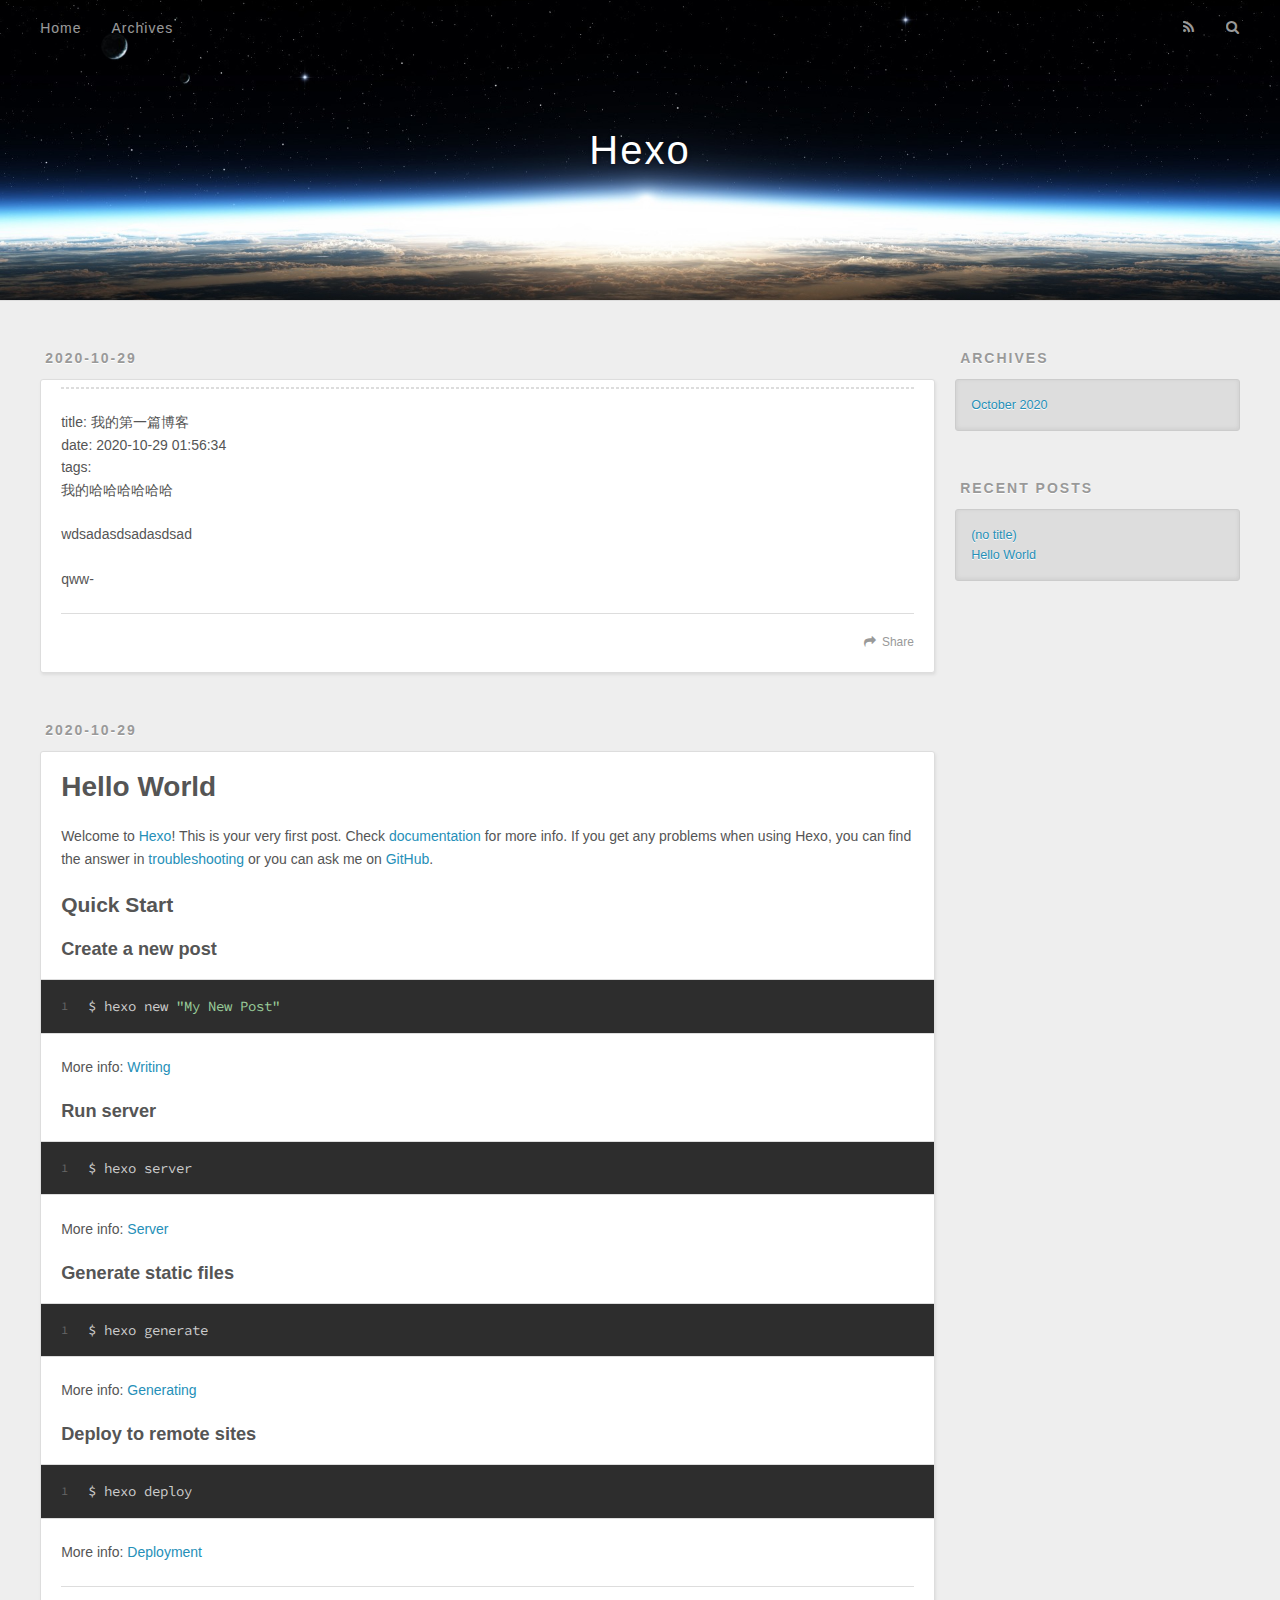
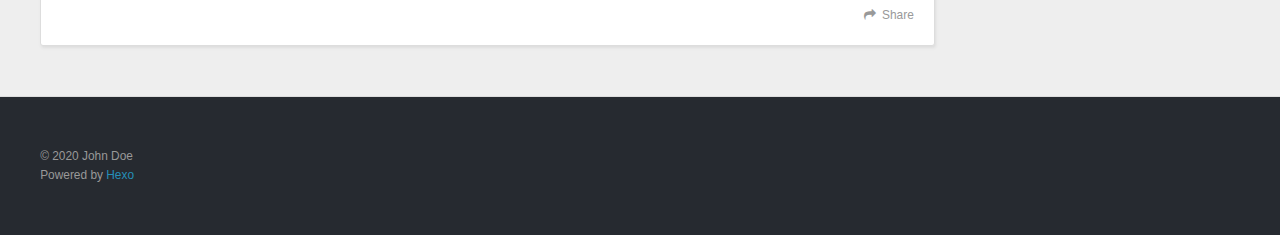
==== index.html @ 552afb0b "Site updated: 2020-10-29 02:21:42" ====
<!DOCTYPE html>
<html>
<head>
  <meta charset="utf-8">
  

  
  <title>Hexo</title>
  <meta name="viewport" content="width=device-width, initial-scale=1, maximum-scale=1">
  <meta property="og:type" content="website">
<meta property="og:title" content="Hexo">
<meta property="og:url" content="http://example.com/index.html">
<meta property="og:site_name" content="Hexo">
<meta property="og:locale" content="en_US">
<meta property="article:author" content="John Doe">
<meta name="twitter:card" content="summary">
  
    <link rel="alternate" href="/atom.xml" title="Hexo" type="application/atom+xml">
  
  
    <link rel="icon" href="/favicon.png">
  
  
    <link href="//fonts.googleapis.com/css?family=Source+Code+Pro" rel="stylesheet" type="text/css">
  
  
<link rel="stylesheet" href="/css/style.css">

<meta name="generator" content="Hexo 5.2.0"></head>

<body>
  <div id="container">
    <div id="wrap">
      <header id="header">
  <div id="banner"></div>
  <div id="header-outer" class="outer">
    <div id="header-title" class="inner">
      <h1 id="logo-wrap">
        <a href="/" id="logo">Hexo</a>
      </h1>
      
    </div>
    <div id="header-inner" class="inner">
      <nav id="main-nav">
        <a id="main-nav-toggle" class="nav-icon"></a>
        
          <a class="main-nav-link" href="/">Home</a>
        
          <a class="main-nav-link" href="/archives">Archives</a>
        
      </nav>
      <nav id="sub-nav">
        
          <a id="nav-rss-link" class="nav-icon" href="/atom.xml" title="RSS Feed"></a>
        
        <a id="nav-search-btn" class="nav-icon" title="Search"></a>
      </nav>
      <div id="search-form-wrap">
        <form action="//google.com/search" method="get" accept-charset="UTF-8" class="search-form"><input type="search" name="q" class="search-form-input" placeholder="Search"><button type="submit" class="search-form-submit">&#xF002;</button><input type="hidden" name="sitesearch" value="http://example.com"></form>
      </div>
    </div>
  </div>
</header>
      <div class="outer">
        <section id="main">
  
    <article id="post-我的第一篇博客" class="article article-type-post" itemscope itemprop="blogPost">
  <div class="article-meta">
    <a href="/2020/10/29/%E6%88%91%E7%9A%84%E7%AC%AC%E4%B8%80%E7%AF%87%E5%8D%9A%E5%AE%A2/" class="article-date">
  <time datetime="2020-10-28T18:11:30.065Z" itemprop="datePublished">2020-10-29</time>
</a>
    
  </div>
  <div class="article-inner">
    
    
    <div class="article-entry" itemprop="articleBody">
      
        <hr>
<p>title: 我的第一篇博客<br>date: 2020-10-29 01:56:34<br>tags:<br>我的哈哈哈哈哈哈</p>
<p>wdsadasdsadasdsad</p>
<p>qww-</p>

      
    </div>
    <footer class="article-footer">
      <a data-url="http://example.com/2020/10/29/%E6%88%91%E7%9A%84%E7%AC%AC%E4%B8%80%E7%AF%87%E5%8D%9A%E5%AE%A2/" data-id="ckgtpwuld0001ssv7gb5q2a10" class="article-share-link">Share</a>
      
      
    </footer>
  </div>
  
</article>


  
    <article id="post-hello-world" class="article article-type-post" itemscope itemprop="blogPost">
  <div class="article-meta">
    <a href="/2020/10/29/hello-world/" class="article-date">
  <time datetime="2020-10-28T17:47:40.281Z" itemprop="datePublished">2020-10-29</time>
</a>
    
  </div>
  <div class="article-inner">
    
    
      <header class="article-header">
        
  
    <h1 itemprop="name">
      <a class="article-title" href="/2020/10/29/hello-world/">Hello World</a>
    </h1>
  

      </header>
    
    <div class="article-entry" itemprop="articleBody">
      
        <p>Welcome to <a target="_blank" rel="noopener" href="https://hexo.io/">Hexo</a>! This is your very first post. Check <a target="_blank" rel="noopener" href="https://hexo.io/docs/">documentation</a> for more info. If you get any problems when using Hexo, you can find the answer in <a target="_blank" rel="noopener" href="https://hexo.io/docs/troubleshooting.html">troubleshooting</a> or you can ask me on <a target="_blank" rel="noopener" href="https://github.com/hexojs/hexo/issues">GitHub</a>.</p>
<h2 id="Quick-Start"><a href="#Quick-Start" class="headerlink" title="Quick Start"></a>Quick Start</h2><h3 id="Create-a-new-post"><a href="#Create-a-new-post" class="headerlink" title="Create a new post"></a>Create a new post</h3><figure class="highlight bash"><table><tr><td class="gutter"><pre><span class="line">1</span><br></pre></td><td class="code"><pre><span class="line">$ hexo new <span class="string">&quot;My New Post&quot;</span></span><br></pre></td></tr></table></figure>

<p>More info: <a target="_blank" rel="noopener" href="https://hexo.io/docs/writing.html">Writing</a></p>
<h3 id="Run-server"><a href="#Run-server" class="headerlink" title="Run server"></a>Run server</h3><figure class="highlight bash"><table><tr><td class="gutter"><pre><span class="line">1</span><br></pre></td><td class="code"><pre><span class="line">$ hexo server</span><br></pre></td></tr></table></figure>

<p>More info: <a target="_blank" rel="noopener" href="https://hexo.io/docs/server.html">Server</a></p>
<h3 id="Generate-static-files"><a href="#Generate-static-files" class="headerlink" title="Generate static files"></a>Generate static files</h3><figure class="highlight bash"><table><tr><td class="gutter"><pre><span class="line">1</span><br></pre></td><td class="code"><pre><span class="line">$ hexo generate</span><br></pre></td></tr></table></figure>

<p>More info: <a target="_blank" rel="noopener" href="https://hexo.io/docs/generating.html">Generating</a></p>
<h3 id="Deploy-to-remote-sites"><a href="#Deploy-to-remote-sites" class="headerlink" title="Deploy to remote sites"></a>Deploy to remote sites</h3><figure class="highlight bash"><table><tr><td class="gutter"><pre><span class="line">1</span><br></pre></td><td class="code"><pre><span class="line">$ hexo deploy</span><br></pre></td></tr></table></figure>

<p>More info: <a target="_blank" rel="noopener" href="https://hexo.io/docs/one-command-deployment.html">Deployment</a></p>

      
    </div>
    <footer class="article-footer">
      <a data-url="http://example.com/2020/10/29/hello-world/" data-id="ckgtpwul70000ssv7avl0gnno" class="article-share-link">Share</a>
      
      
    </footer>
  </div>
  
</article>


  


</section>
        
          <aside id="sidebar">
  
    

  
    

  
    
  
    
  <div class="widget-wrap">
    <h3 class="widget-title">Archives</h3>
    <div class="widget">
      <ul class="archive-list"><li class="archive-list-item"><a class="archive-list-link" href="/archives/2020/10/">October 2020</a></li></ul>
    </div>
  </div>


  
    
  <div class="widget-wrap">
    <h3 class="widget-title">Recent Posts</h3>
    <div class="widget">
      <ul>
        
          <li>
            <a href="/2020/10/29/%E6%88%91%E7%9A%84%E7%AC%AC%E4%B8%80%E7%AF%87%E5%8D%9A%E5%AE%A2/">(no title)</a>
          </li>
        
          <li>
            <a href="/2020/10/29/hello-world/">Hello World</a>
          </li>
        
      </ul>
    </div>
  </div>

  
</aside>
        
      </div>
      <footer id="footer">
  
  <div class="outer">
    <div id="footer-info" class="inner">
      &copy; 2020 John Doe<br>
      Powered by <a href="http://hexo.io/" target="_blank">Hexo</a>
    </div>
  </div>
</footer>
    </div>
    <nav id="mobile-nav">
  
    <a href="/" class="mobile-nav-link">Home</a>
  
    <a href="/archives" class="mobile-nav-link">Archives</a>
  
</nav>
    

<script src="//ajax.googleapis.com/ajax/libs/jquery/2.0.3/jquery.min.js"></script>


  
<link rel="stylesheet" href="/fancybox/jquery.fancybox.css">

  
<script src="/fancybox/jquery.fancybox.pack.js"></script>




<script src="/js/script.js"></script>




  </div>
</body>
</html>
---- css/style.css ----
body {
  width: 100%;
}
body:before,
body:after {
  content: "";
  display: table;
}
body:after {
  clear: both;
}
html,
body,
div,
span,
applet,
object,
iframe,
h1,
h2,
h3,
h4,
h5,
h6,
p,
blockquote,
pre,
a,
abbr,
acronym,
address,
big,
cite,
code,
del,
dfn,
em,
img,
ins,
kbd,
q,
s,
samp,
small,
strike,
strong,
sub,
sup,
tt,
var,
dl,
dt,
dd,
ol,
ul,
li,
fieldset,
form,
label,
legend,
table,
caption,
tbody,
tfoot,
thead,
tr,
th,
td {
  margin: 0;
  padding: 0;
  border: 0;
  outline: 0;
  font-weight: inherit;
  font-style: inherit;
  font-family: inherit;
  font-size: 100%;
  vertical-align: baseline;
}
body {
  line-height: 1;
  color: #000;
  background: #fff;
}
ol,
ul {
  list-style: none;
}
table {
  border-collapse: separate;
  border-spacing: 0;
  vertical-align: middle;
}
caption,
th,
td {
  text-align: left;
  font-weight: normal;
  vertical-align: middle;
}
a img {
  border: none;
}
input,
button {
  margin: 0;
  padding: 0;
}
input::-moz-focus-inner,
button::-moz-focus-inner {
  border: 0;
  padding: 0;
}
@font-face {
  font-family: FontAwesome;
  font-style: normal;
  font-weight: normal;
  src: url("fonts/fontawesome-webfont.eot?v=#4.0.3");
  src: url("fonts/fontawesome-webfont.eot?#iefix&v=#4.0.3") format("embedded-opentype"), url("fonts/fontawesome-webfont.woff?v=#4.0.3") format("woff"), url("fonts/fontawesome-webfont.ttf?v=#4.0.3") format("truetype"), url("fonts/fontawesome-webfont.svg#fontawesomeregular?v=#4.0.3") format("svg");
}
html,
body,
#container {
  height: 100%;
}
body {
  background: #eee;
  font: 14px -apple-system, BlinkMacSystemFont, "Segoe UI", "Roboto", "Oxygen", "Ubuntu", "Cantarell", "Fira Sans", "Droid Sans", "Helvetica Neue", sans-serif;
  -webkit-text-size-adjust: 100%;
}
.outer {
  max-width: 1220px;
  margin: 0 auto;
  padding: 0 20px;
}
.outer:before,
.outer:after {
  content: "";
  display: table;
}
.outer:after {
  clear: both;
}
.inner {
  display: inline;
  float: left;
  width: 98.33333333333333%;
  margin: 0 0.833333333333333%;
}
.left,
.alignleft {
  float: left;
}
.right,
.alignright {
  float: right;
}
.clear {
  clear: both;
}
#container {
  position: relative;
}
.mobile-nav-on {
  overflow: hidden;
}
#wrap {
  height: 100%;
  width: 100%;
  position: absolute;
  top: 0;
  left: 0;
  -webkit-transition: 0.2s ease-out;
  -moz-transition: 0.2s ease-out;
  -ms-transition: 0.2s ease-out;
  transition: 0.2s ease-out;
  z-index: 1;
  background: #eee;
}
.mobile-nav-on #wrap {
  left: 280px;
}
@media screen and (min-width: 768px) {
  #main {
    display: inline;
    float: left;
    width: 73.33333333333333%;
    margin: 0 0.833333333333333%;
  }
}
.article-date,
.article-category-link,
.archive-year,
.widget-title {
  text-decoration: none;
  text-transform: uppercase;
  letter-spacing: 2px;
  color: #999;
  margin-bottom: 1em;
  margin-left: 5px;
  line-height: 1em;
  text-shadow: 0 1px #fff;
  font-weight: bold;
}
.article-inner,
.archive-article-inner {
  background: #fff;
  -webkit-box-shadow: 1px 2px 3px #ddd;
  box-shadow: 1px 2px 3px #ddd;
  border: 1px solid #ddd;
  border-radius: 3px;
}
.article-entry h1,
.widget h1 {
  font-size: 2em;
}
.article-entry h2,
.widget h2 {
  font-size: 1.5em;
}
.article-entry h3,
.widget h3 {
  font-size: 1.3em;
}
.article-entry h4,
.widget h4 {
  font-size: 1.2em;
}
.article-entry h5,
.widget h5 {
  font-size: 1em;
}
.article-entry h6,
.widget h6 {
  font-size: 1em;
  color: #999;
}
.article-entry hr,
.widget hr {
  border: 1px dashed #ddd;
}
.article-entry strong,
.widget strong {
  font-weight: bold;
}
.article-entry em,
.widget em,
.article-entry cite,
.widget cite {
  font-style: italic;
}
.article-entry sup,
.widget sup,
.article-entry sub,
.widget sub {
  font-size: 0.75em;
  line-height: 0;
  position: relative;
  vertical-align: baseline;
}
.article-entry sup,
.widget sup {
  top: -0.5em;
}
.article-entry sub,
.widget sub {
  bottom: -0.2em;
}
.article-entry small,
.widget small {
  font-size: 0.85em;
}
.article-entry acronym,
.widget acronym,
.article-entry abbr,
.widget abbr {
  border-bottom: 1px dotted;
}
.article-entry ul,
.widget ul,
.article-entry ol,
.widget ol,
.article-entry dl,
.widget dl {
  margin: 0 20px;
  line-height: 1.6em;
}
.article-entry ul ul,
.widget ul ul,
.article-entry ol ul,
.widget ol ul,
.article-entry ul ol,
.widget ul ol,
.article-entry ol ol,
.widget ol ol {
  margin-top: 0;
  margin-bottom: 0;
}
.article-entry ul,
.widget ul {
  list-style: disc;
}
.article-entry ol,
.widget ol {
  list-style: decimal;
}
.article-entry dt,
.widget dt {
  font-weight: bold;
}
#header {
  height: 300px;
  position: relative;
  border-bottom: 1px solid #ddd;
}
#header:before,
#header:after {
  content: "";
  position: absolute;
  left: 0;
  right: 0;
  height: 40px;
}
#header:before {
  top: 0;
  background: -webkit-linear-gradient(rgba(0,0,0,0.2), transparent);
  background: -moz-linear-gradient(rgba(0,0,0,0.2), transparent);
  background: -ms-linear-gradient(rgba(0,0,0,0.2), transparent);
  background: linear-gradient(rgba(0,0,0,0.2), transparent);
}
#header:after {
  bottom: 0;
  background: -webkit-linear-gradient(transparent, rgba(0,0,0,0.2));
  background: -moz-linear-gradient(transparent, rgba(0,0,0,0.2));
  background: -ms-linear-gradient(transparent, rgba(0,0,0,0.2));
  background: linear-gradient(transparent, rgba(0,0,0,0.2));
}
#header-outer {
  height: 100%;
  position: relative;
}
#header-inner {
  position: relative;
  overflow: hidden;
}
#banner {
  position: absolute;
  top: 0;
  left: 0;
  width: 100%;
  height: 100%;
  background: url("images/banner.jpg") center #000;
  -webkit-background-size: cover;
  -moz-background-size: cover;
  background-size: cover;
  z-index: -1;
}
#header-title {
  text-align: center;
  height: 40px;
  position: absolute;
  top: 50%;
  left: 0;
  margin-top: -20px;
}
#logo,
#subtitle {
  text-decoration: none;
  color: #fff;
  font-weight: 300;
  text-shadow: 0 1px 4px rgba(0,0,0,0.3);
}
#logo {
  font-size: 40px;
  line-height: 40px;
  letter-spacing: 2px;
}
#subtitle {
  font-size: 16px;
  line-height: 16px;
  letter-spacing: 1px;
}
#subtitle-wrap {
  margin-top: 16px;
}
#main-nav {
  float: left;
  margin-left: -15px;
}
.nav-icon,
.main-nav-link {
  float: left;
  color: #fff;
  opacity: 0.6;
  text-decoration: none;
  text-shadow: 0 1px rgba(0,0,0,0.2);
  -webkit-transition: opacity 0.2s;
  -moz-transition: opacity 0.2s;
  -ms-transition: opacity 0.2s;
  transition: opacity 0.2s;
  display: block;
  padding: 20px 15px;
}
.nav-icon:hover,
.main-nav-link:hover {
  opacity: 1;
}
.nav-icon {
  font-family: FontAwesome;
  text-align: center;
  font-size: 14px;
  width: 14px;
  height: 14px;
  padding: 20px 15px;
  position: relative;
  cursor: pointer;
}
.main-nav-link {
  font-weight: 300;
  letter-spacing: 1px;
}
@media screen and (max-width: 479px) {
  .main-nav-link {
    display: none;
  }
}
#main-nav-toggle {
  display: none;
}
#main-nav-toggle:before {
  content: "\f0c9";
}
@media screen and (max-width: 479px) {
  #main-nav-toggle {
    display: block;
  }
}
#sub-nav {
  float: right;
  margin-right: -15px;
}
#nav-rss-link:before {
  content: "\f09e";
}
#nav-search-btn:before {
  content: "\f002";
}
#search-form-wrap {
  position: absolute;
  top: 15px;
  width: 150px;
  height: 30px;
  right: -150px;
  opacity: 0;
  -webkit-transition: 0.2s ease-out;
  -moz-transition: 0.2s ease-out;
  -ms-transition: 0.2s ease-out;
  transition: 0.2s ease-out;
}
#search-form-wrap.on {
  opacity: 1;
  right: 0;
}
@media screen and (max-width: 479px) {
  #search-form-wrap {
    width: 100%;
    right: -100%;
  }
}
.search-form {
  position: absolute;
  top: 0;
  left: 0;
  right: 0;
  background: #fff;
  padding: 5px 15px;
  border-radius: 15px;
  -webkit-box-shadow: 0 0 10px rgba(0,0,0,0.3);
  box-shadow: 0 0 10px rgba(0,0,0,0.3);
}
.search-form-input {
  border: none;
  background: none;
  color: #555;
  width: 100%;
  font: 13px -apple-system, BlinkMacSystemFont, "Segoe UI", "Roboto", "Oxygen", "Ubuntu", "Cantarell", "Fira Sans", "Droid Sans", "Helvetica Neue", sans-serif;
  outline: none;
}
.search-form-input::-webkit-search-results-decoration,
.search-form-input::-webkit-search-cancel-button {
  -webkit-appearance: none;
}
.search-form-submit {
  position: absolute;
  top: 50%;
  right: 10px;
  margin-top: -7px;
  font: 13px FontAwesome;
  border: none;
  background: none;
  color: #bbb;
  cursor: pointer;
}
.search-form-submit:hover,
.search-form-submit:focus {
  color: #777;
}
.article {
  margin: 50px 0;
}
.article-inner {
  overflow: hidden;
}
.article-meta:before,
.article-meta:after {
  content: "";
  display: table;
}
.article-meta:after {
  clear: both;
}
.article-date {
  float: left;
}
.article-category {
  float: left;
  line-height: 1em;
  color: #ccc;
  text-shadow: 0 1px #fff;
  margin-left: 8px;
}
.article-category:before {
  content: "\2022";
}
.article-category-link {
  margin: 0 12px 1em;
}
.article-header {
  padding: 20px 20px 0;
}
.article-title {
  text-decoration: none;
  font-size: 2em;
  font-weight: bold;
  color: #555;
  line-height: 1.1em;
  -webkit-transition: color 0.2s;
  -moz-transition: color 0.2s;
  -ms-transition: color 0.2s;
  transition: color 0.2s;
}
a.article-title:hover {
  color: #258fb8;
}
.article-entry {
  color: #555;
  padding: 0 20px;
}
.article-entry:before,
.article-entry:after {
  content: "";
  display: table;
}
.article-entry:after {
  clear: both;
}
.article-entry p,
.article-entry table {
  line-height: 1.6em;
  margin: 1.6em 0;
}
.article-entry h1,
.article-entry h2,
.article-entry h3,
.article-entry h4,
.article-entry h5,
.article-entry h6 {
  font-weight: bold;
}
.article-entry h1,
.article-entry h2,
.article-entry h3,
.article-entry h4,
.article-entry h5,
.article-entry h6 {
  line-height: 1.1em;
  margin: 1.1em 0;
}
.article-entry a {
  color: #258fb8;
  text-decoration: none;
}
.article-entry a:hover {
  text-decoration: underline;
}
.article-entry ul,
.article-entry ol,
.article-entry dl {
  margin-top: 1.6em;
  margin-bottom: 1.6em;
}
.article-entry img,
.article-entry video {
  max-width: 100%;
  height: auto;
  display: block;
  margin: auto;
}
.article-entry iframe {
  border: none;
}
.article-entry table {
  width: 100%;
  border-collapse: collapse;
  border-spacing: 0;
}
.article-entry th {
  font-weight: bold;
  border-bottom: 3px solid #ddd;
  padding-bottom: 0.5em;
}
.article-entry td {
  border-bottom: 1px solid #ddd;
  padding: 10px 0;
}
.article-entry blockquote {
  font-family: Georgia, "Times New Roman", serif;
  font-size: 1.4em;
  margin: 1.6em 20px;
  text-align: center;
}
.article-entry blockquote footer {
  font-size: 14px;
  margin: 1.6em 0;
  font-family: -apple-system, BlinkMacSystemFont, "Segoe UI", "Roboto", "Oxygen", "Ubuntu", "Cantarell", "Fira Sans", "Droid Sans", "Helvetica Neue", sans-serif;
}
.article-entry blockquote footer cite:before {
  content: "—";
  padding: 0 0.5em;
}
.article-entry .pullquote {
  text-align: left;
  width: 45%;
  margin: 0;
}
.article-entry .pullquote.left {
  margin-left: 0.5em;
  margin-right: 1em;
}
.article-entry .pullquote.right {
  margin-right: 0.5em;
  margin-left: 1em;
}
.article-entry .caption {
  color: #999;
  display: block;
  font-size: 0.9em;
  margin-top: 0.5em;
  position: relative;
  text-align: center;
}
.article-entry .video-container {
  position: relative;
  padding-top: 56.25%;
  height: 0;
  overflow: hidden;
}
.article-entry .video-container iframe,
.article-entry .video-container object,
.article-entry .video-container embed {
  position: absolute;
  top: 0;
  left: 0;
  width: 100%;
  height: 100%;
  margin-top: 0;
}
.article-more-link a {
  display: inline-block;
  line-height: 1em;
  padding: 6px 15px;
  border-radius: 15px;
  background: #eee;
  color: #999;
  text-shadow: 0 1px #fff;
  text-decoration: none;
}
.article-more-link a:hover {
  background: #258fb8;
  color: #fff;
  text-decoration: none;
  text-shadow: 0 1px #1e7293;
}
.article-footer {
  font-size: 0.85em;
  line-height: 1.6em;
  border-top: 1px solid #ddd;
  padding-top: 1.6em;
  margin: 0 20px 20px;
}
.article-footer:before,
.article-footer:after {
  content: "";
  display: table;
}
.article-footer:after {
  clear: both;
}
.article-footer a {
  color: #999;
  text-decoration: none;
}
.article-footer a:hover {
  color: #555;
}
.article-tag-list-item {
  float: left;
  margin-right: 10px;
}
.article-tag-list-link:before {
  content: "#";
}
.article-comment-link {
  float: right;
}
.article-comment-link:before {
  content: "\f075";
  font-family: FontAwesome;
  padding-right: 8px;
}
.article-share-link {
  cursor: pointer;
  float: right;
  margin-left: 20px;
}
.article-share-link:before {
  content: "\f064";
  font-family: FontAwesome;
  padding-right: 6px;
}
#article-nav {
  position: relative;
}
#article-nav:before,
#article-nav:after {
  content: "";
  display: table;
}
#article-nav:after {
  clear: both;
}
@media screen and (min-width: 768px) {
  #article-nav {
    margin: 50px 0;
  }
  #article-nav:before {
    width: 8px;
    height: 8px;
    position: absolute;
    top: 50%;
    left: 50%;
    margin-top: -4px;
    margin-left: -4px;
    content: "";
    border-radius: 50%;
    background: #ddd;
    -webkit-box-shadow: 0 1px 2px #fff;
    box-shadow: 0 1px 2px #fff;
  }
}
.article-nav-link-wrap {
  text-decoration: none;
  text-shadow: 0 1px #fff;
  color: #999;
  -webkit-box-sizing: border-box;
  -moz-box-sizing: border-box;
  box-sizing: border-box;
  margin-top: 50px;
  text-align: center;
  display: block;
}
.article-nav-link-wrap:hover {
  color: #555;
}
@media screen and (min-width: 768px) {
  .article-nav-link-wrap {
    width: 50%;
    margin-top: 0;
  }
}
@media screen and (min-width: 768px) {
  #article-nav-newer {
    float: left;
    text-align: right;
    padding-right: 20px;
  }
}
@media screen and (min-width: 768px) {
  #article-nav-older {
    float: right;
    text-align: left;
    padding-left: 20px;
  }
}
.article-nav-caption {
  text-transform: uppercase;
  letter-spacing: 2px;
  color: #ddd;
  line-height: 1em;
  font-weight: bold;
}
#article-nav-newer .article-nav-caption {
  margin-right: -2px;
}
.article-nav-title {
  font-size: 0.85em;
  line-height: 1.6em;
  margin-top: 0.5em;
}
.article-share-box {
  position: absolute;
  display: none;
  background: #fff;
  -webkit-box-shadow: 1px 2px 10px rgba(0,0,0,0.2);
  box-shadow: 1px 2px 10px rgba(0,0,0,0.2);
  border-radius: 3px;
  margin-left: -145px;
  overflow: hidden;
  z-index: 1;
}
.article-share-box.on {
  display: block;
}
.article-share-input {
  width: 100%;
  background: none;
  -webkit-box-sizing: border-box;
  -moz-box-sizing: border-box;
  box-sizing: border-box;
  font: 14px -apple-system, BlinkMacSystemFont, "Segoe UI", "Roboto", "Oxygen", "Ubuntu", "Cantarell", "Fira Sans", "Droid Sans", "Helvetica Neue", sans-serif;
  padding: 0 15px;
  color: #555;
  outline: none;
  border: 1px solid #ddd;
  border-radius: 3px 3px 0 0;
  height: 36px;
  line-height: 36px;
}
.article-share-links {
  background: #eee;
}
.article-share-links:before,
.article-share-links:after {
  content: "";
  display: table;
}
.article-share-links:after {
  clear: both;
}
.article-share-twitter,
.article-share-facebook,
.article-share-pinterest,
.article-share-google {
  width: 50px;
  height: 36px;
  display: block;
  float: left;
  position: relative;
  color: #999;
  text-shadow: 0 1px #fff;
}
.article-share-twitter:before,
.article-share-facebook:before,
.article-share-pinterest:before,
.article-share-google:before {
  font-size: 20px;
  font-family: FontAwesome;
  width: 20px;
  height: 20px;
  position: absolute;
  top: 50%;
  left: 50%;
  margin-top: -10px;
  margin-left: -10px;
  text-align: center;
}
.article-share-twitter:hover,
.article-share-facebook:hover,
.article-share-pinterest:hover,
.article-share-google:hover {
  color: #fff;
}
.article-share-twitter:before {
  content: "\f099";
}
.article-share-twitter:hover {
  background: #00aced;
  text-shadow: 0 1px #008abe;
}
.article-share-facebook:before {
  content: "\f09a";
}
.article-share-facebook:hover {
  background: #3b5998;
  text-shadow: 0 1px #2f477a;
}
.article-share-pinterest:before {
  content: "\f0d2";
}
.article-share-pinterest:hover {
  background: #cb2027;
  text-shadow: 0 1px #a21a1f;
}
.article-share-google:before {
  content: "\f0d5";
}
.article-share-google:hover {
  background: #dd4b39;
  text-shadow: 0 1px #be3221;
}
.article-gallery {
  background: #000;
  position: relative;
}
.article-gallery-photos {
  position: relative;
  overflow: hidden;
}
.article-gallery-img {
  display: none;
  max-width: 100%;
}
.article-gallery-img:first-child {
  display: block;
}
.article-gallery-img.loaded {
  position: absolute;
  display: block;
}
.article-gallery-img img {
  display: block;
  max-width: 100%;
  margin: 0 auto;
}
#comments {
  background: #fff;
  -webkit-box-shadow: 1px 2px 3px #ddd;
  box-shadow: 1px 2px 3px #ddd;
  padding: 20px;
  border: 1px solid #ddd;
  border-radius: 3px;
  margin: 50px 0;
}
#comments a {
  color: #258fb8;
}
.archives-wrap {
  margin: 50px 0;
}
.archives:before,
.archives:after {
  content: "";
  display: table;
}
.archives:after {
  clear: both;
}
.archive-year-wrap {
  margin-bottom: 1em;
}
.archives {
  -webkit-column-gap: 10px;
  -moz-column-gap: 10px;
  column-gap: 10px;
}
@media screen and (min-width: 480px) and (max-width: 767px) {
  .archives {
    -webkit-column-count: 2;
    -moz-column-count: 2;
    column-count: 2;
  }
}
@media screen and (min-width: 768px) {
  .archives {
    -webkit-column-count: 3;
    -moz-column-count: 3;
    column-count: 3;
  }
}
.archive-article {
  -webkit-column-break-inside: avoid;
  page-break-inside: avoid;
  overflow: hidden;
  break-inside: avoid-column;
}
.archive-article-inner {
  padding: 10px;
  margin-bottom: 15px;
}
.archive-article-title {
  text-decoration: none;
  font-weight: bold;
  color: #555;
  -webkit-transition: color 0.2s;
  -moz-transition: color 0.2s;
  -ms-transition: color 0.2s;
  transition: color 0.2s;
  line-height: 1.6em;
}
.archive-article-title:hover {
  color: #258fb8;
}
.archive-article-footer {
  margin-top: 1em;
}
.archive-article-date {
  color: #999;
  text-decoration: none;
  font-size: 0.85em;
  line-height: 1em;
  margin-bottom: 0.5em;
  display: block;
}
#page-nav {
  margin: 50px auto;
  background: #fff;
  -webkit-box-shadow: 1px 2px 3px #ddd;
  box-shadow: 1px 2px 3px #ddd;
  border: 1px solid #ddd;
  border-radius: 3px;
  text-align: center;
  color: #999;
  overflow: hidden;
}
#page-nav:before,
#page-nav:after {
  content: "";
  display: table;
}
#page-nav:after {
  clear: both;
}
#page-nav a,
#page-nav span {
  padding: 10px 20px;
  line-height: 1;
  height: 2ex;
}
#page-nav a {
  color: #999;
  text-decoration: none;
}
#page-nav a:hover {
  background: #999;
  color: #fff;
}
#page-nav .prev {
  float: left;
}
#page-nav .next {
  float: right;
}
#page-nav .page-number {
  display: inline-block;
}
@media screen and (max-width: 479px) {
  #page-nav .page-number {
    display: none;
  }
}
#page-nav .current {
  color: #555;
  font-weight: bold;
}
#page-nav .space {
  color: #ddd;
}
#footer {
  background: #262a30;
  padding: 50px 0;
  border-top: 1px solid #ddd;
  color: #999;
}
#footer a {
  color: #258fb8;
  text-decoration: none;
}
#footer a:hover {
  text-decoration: underline;
}
#footer-info {
  line-height: 1.6em;
  font-size: 0.85em;
}
.article-entry pre,
.article-entry .highlight {
  background: #2d2d2d;
  margin: 0 -20px;
  padding: 15px 20px;
  border-style: solid;
  border-color: #ddd;
  border-width: 1px 0;
  overflow: auto;
  color: #ccc;
  line-height: 22.400000000000002px;
}
.article-entry .highlight .gutter pre,
.article-entry .gist .gist-file .gist-data .line-numbers {
  color: #666;
  font-size: 0.85em;
}
.article-entry pre,
.article-entry code {
  font-family: "Source Code Pro", Consolas, Monaco, Menlo, Consolas, monospace;
}
.article-entry code {
  background: #eee;
  text-shadow: 0 1px #fff;
  padding: 0 0.3em;
}
.article-entry pre code {
  background: none;
  text-shadow: none;
  padding: 0;
}
.article-entry .highlight pre {
  border: none;
  margin: 0;
  padding: 0;
}
.article-entry .highlight table {
  margin: 0;
  width: auto;
}
.article-entry .highlight td {
  border: none;
  padding: 0;
}
.article-entry .highlight figcaption {
  font-size: 0.85em;
  color: #999;
  line-height: 1em;
  margin-bottom: 1em;
}
.article-entry .highlight figcaption:before,
.article-entry .highlight figcaption:after {
  content: "";
  display: table;
}
.article-entry .highlight figcaption:after {
  clear: both;
}
.article-entry .highlight figcaption a {
  float: right;
}
.article-entry .highlight .gutter pre {
  text-align: right;
  padding-right: 20px;
}
.article-entry .highlight .line {
  height: 22.400000000000002px;
}
.article-entry .highlight .line.marked {
  background: #515151;
}
.article-entry .gist {
  margin: 0 -20px;
  border-style: solid;
  border-color: #ddd;
  border-width: 1px 0;
  background: #2d2d2d;
  padding: 15px 20px 15px 0;
}
.article-entry .gist .gist-file {
  border: none;
  font-family: "Source Code Pro", Consolas, Monaco, Menlo, Consolas, monospace;
  margin: 0;
}
.article-entry .gist .gist-file .gist-data {
  background: none;
  border: none;
}
.article-entry .gist .gist-file .gist-data .line-numbers {
  background: none;
  border: none;
  padding: 0 20px 0 0;
}
.article-entry .gist .gist-file .gist-data .line-data {
  padding: 0 !important;
}
.article-entry .gist .gist-file .highlight {
  margin: 0;
  padding: 0;
  border: none;
}
.article-entry .gist .gist-file .gist-meta {
  background: #2d2d2d;
  color: #999;
  font: 0.85em -apple-system, BlinkMacSystemFont, "Segoe UI", "Roboto", "Oxygen", "Ubuntu", "Cantarell", "Fira Sans", "Droid Sans", "Helvetica Neue", sans-serif;
  text-shadow: 0 0;
  padding: 0;
  margin-top: 1em;
  margin-left: 20px;
}
.article-entry .gist .gist-file .gist-meta a {
  color: #258fb8;
  font-weight: normal;
}
.article-entry .gist .gist-file .gist-meta a:hover {
  text-decoration: underline;
}
pre .comment,
pre .title {
  color: #999;
}
pre .variable,
pre .attribute,
pre .tag,
pre .regexp,
pre .ruby .constant,
pre .xml .tag .title,
pre .xml .pi,
pre .xml .doctype,
pre .html .doctype,
pre .css .id,
pre .css .class,
pre .css .pseudo {
  color: #f2777a;
}
pre .number,
pre .preprocessor,
pre .built_in,
pre .literal,
pre .params,
pre .constant {
  color: #f99157;
}
pre .class,
pre .ruby .class .title,
pre .css .rules .attribute {
  color: #9c9;
}
pre .string,
pre .value,
pre .inheritance,
pre .header,
pre .ruby .symbol,
pre .xml .cdata {
  color: #9c9;
}
pre .css .hexcolor {
  color: #6cc;
}
pre .function,
pre .python .decorator,
pre .python .title,
pre .ruby .function .title,
pre .ruby .title .keyword,
pre .perl .sub,
pre .javascript .title,
pre .coffeescript .title {
  color: #69c;
}
pre .keyword,
pre .javascript .function {
  color: #c9c;
}
@media screen and (max-width: 479px) {
  #mobile-nav {
    position: absolute;
    top: 0;
    left: 0;
    width: 280px;
    height: 100%;
    background: #191919;
    border-right: 1px solid #fff;
  }
}
@media screen and (max-width: 479px) {
  .mobile-nav-link {
    display: block;
    color: #999;
    text-decoration: none;
    padding: 15px 20px;
    font-weight: bold;
  }
  .mobile-nav-link:hover {
    color: #fff;
  }
}
@media screen and (min-width: 768px) {
  #sidebar {
    display: inline;
    float: left;
    width: 23.333333333333332%;
    margin: 0 0.833333333333333%;
  }
}
.widget-wrap {
  margin: 50px 0;
}
.widget {
  color: #777;
  text-shadow: 0 1px #fff;
  background: #ddd;
  -webkit-box-shadow: 0 -1px 4px #ccc inset;
  box-shadow: 0 -1px 4px #ccc inset;
  border: 1px solid #ccc;
  padding: 15px;
  border-radius: 3px;
}
.widget a {
  color: #258fb8;
  text-decoration: none;
}
.widget a:hover {
  text-decoration: underline;
}
.widget ul ul,
.widget ol ul,
.widget dl ul,
.widget ul ol,
.widget ol ol,
.widget dl ol,
.widget ul dl,
.widget ol dl,
.widget dl dl {
  margin-left: 15px;
  list-style: disc;
}
.widget {
  line-height: 1.6em;
  word-wrap: break-word;
  font-size: 0.9em;
}
.widget ul,
.widget ol {
  list-style: none;
  margin: 0;
}
.widget ul ul,
.widget ol ul,
.widget ul ol,
.widget ol ol {
  margin: 0 20px;
}
.widget ul ul,
.widget ol ul {
  list-style: disc;
}
.widget ul ol,
.widget ol ol {
  list-style: decimal;
}
.category-list-count,
.tag-list-count,
.archive-list-count {
  padding-left: 5px;
  color: #999;
  font-size: 0.85em;
}
.category-list-count:before,
.tag-list-count:before,
.archive-list-count:before {
  content: "(";
}
.category-list-count:after,
.tag-list-count:after,
.archive-list-count:after {
  content: ")";
}
.tagcloud a {
  margin-right: 5px;
  display: inline-block;
}
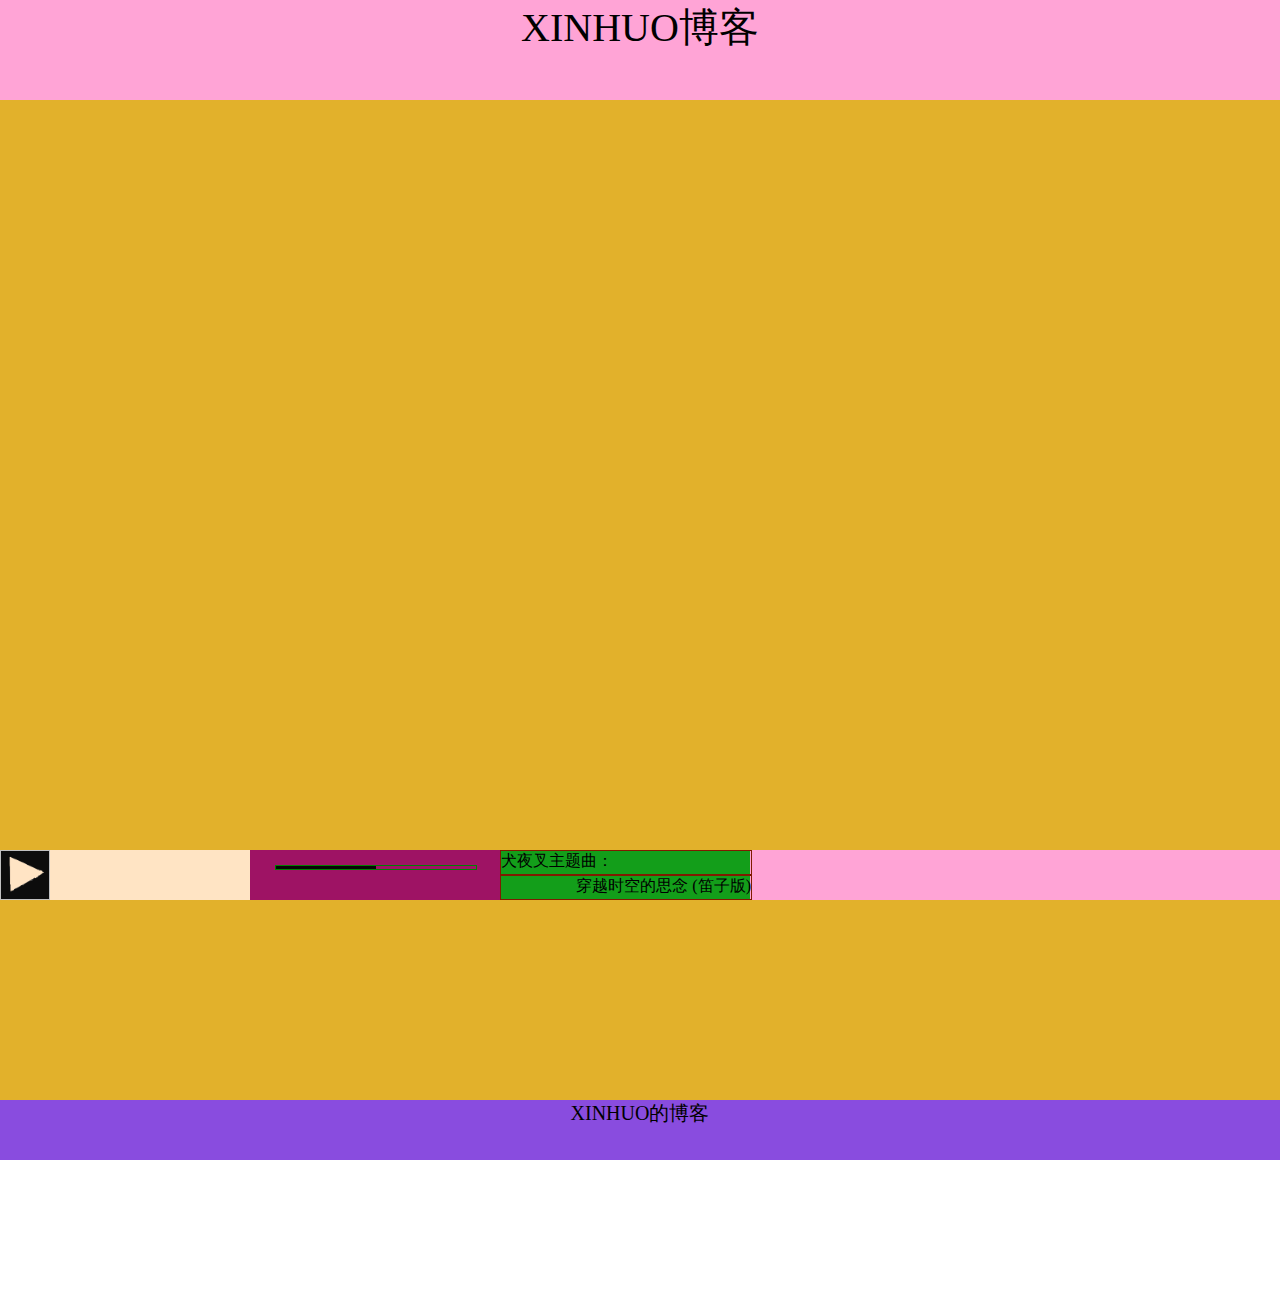
==== commit aa9599ee: "Site updated: 2020-10-29 12:05:00" ====
--- a/index.html
+++ b/index.html
@@ -1,230 +1,99 @@
 <!DOCTYPE html>
 <html>
+
 <head>
-  <meta charset="utf-8">
-  
-
-  
-  <title>Hexo</title>
-  <meta name="viewport" content="width=device-width, initial-scale=1, maximum-scale=1">
-  <meta property="og:type" content="website">
-<meta property="og:title" content="Hexo">
-<meta property="og:url" content="http://example.com/index.html">
-<meta property="og:site_name" content="Hexo">
-<meta property="og:locale" content="en_US">
-<meta property="article:author" content="John Doe">
-<meta name="twitter:card" content="summary">
-  
-    <link rel="alternate" href="/atom.xml" title="Hexo" type="application/atom+xml">
-  
-  
-    <link rel="icon" href="/favicon.png">
-  
-  
-    <link href="//fonts.googleapis.com/css?family=Source+Code+Pro" rel="stylesheet" type="text/css">
-  
-  
-<link rel="stylesheet" href="/css/style.css">
-
-<meta name="generator" content="Hexo 5.2.0"></head>
+    <meta charset="utf-8">
+    <meta name="viewport" content="width=device-width,initial-scale=1.0">
+    <title>XINHUO个人主页</title>
+    <script src="../js/vue.js"></script>
+    <link rel="stylesheet" type="text/css" href="../css/xinhuo.css">
+    <style>
+    </style>
+</head>
 
 <body>
-  <div id="container">
-    <div id="wrap">
-      <header id="header">
-  <div id="banner"></div>
-  <div id="header-outer" class="outer">
-    <div id="header-title" class="inner">
-      <h1 id="logo-wrap">
-        <a href="/" id="logo">Hexo</a>
-      </h1>
-      
+    <div class="quan">
+        <!-- 顶部 -->
+        <div class="top">
+            <div class="top_zi">XINHUO博客</div>
+        </div>
+
+        <!-- 中部 -->
+        <div class="zhong">
+            <!-- 中——左 -->
+            <div zhong_zuo></div>
+            <!-- 中——中 -->
+            <div zhong_zhong></div>
+            <!-- 中——右 -->
+            <div zhong_you></div>
+        </div>
+
+        <!-- 低部 -->
+        <div class="di">
+            <div class="my_xinhuo">XINHUO的博客</div>
+        </div>
     </div>
-    <div id="header-inner" class="inner">
-      <nav id="main-nav">
-        <a id="main-nav-toggle" class="nav-icon"></a>
-        
-          <a class="main-nav-link" href="/">Home</a>
-        
-          <a class="main-nav-link" href="/archives">Archives</a>
-        
-      </nav>
-      <nav id="sub-nav">
-        
-          <a id="nav-rss-link" class="nav-icon" href="/atom.xml" title="RSS Feed"></a>
-        
-        <a id="nav-search-btn" class="nav-icon" title="Search"></a>
-      </nav>
-      <div id="search-form-wrap">
-        <form action="//google.com/search" method="get" accept-charset="UTF-8" class="search-form"><input type="search" name="q" class="search-form-input" placeholder="Search"><button type="submit" class="search-form-submit">&#xF002;</button><input type="hidden" name="sitesearch" value="http://example.com"></form>
-      </div>
+    <div class="fixed">
+        <div class="btn_audio">
+            <div class="mp3_btn">
+                <audio ref="audio">
+                    <source src="../music/竹影聆风 - 穿越时空的思念 (笛子版).mp3" type="audio/mpeg">
+                </audio></div>
+            <div class="audio_lift" @click="go_play()"><img v-bind:class="{'img_play1':ispause,'img_play2':isplay}">
+            </div>
+
+        </div>
+        <div class="btn_progress">
+            <div class="progress_bottom">
+                <div class="progress_top"></div>
+            </div>
+        </div>
+        <div class="lyric">
+            <div class="lyric_left">犬夜叉主题曲：</div>
+            <div class="lyric_right">穿越时空的思念 (笛子版)</div>
+        </div>
     </div>
-  </div>
-</header>
-      <div class="outer">
-        <section id="main">
-  
-    <article id="post-我的第一篇博客" class="article article-type-post" itemscope itemprop="blogPost">
-  <div class="article-meta">
-    <a href="/2020/10/29/%E6%88%91%E7%9A%84%E7%AC%AC%E4%B8%80%E7%AF%87%E5%8D%9A%E5%AE%A2/" class="article-date">
-  <time datetime="2020-10-28T18:11:30.065Z" itemprop="datePublished">2020-10-29</time>
-</a>
-    
-  </div>
-  <div class="article-inner">
-    
-    
-    <div class="article-entry" itemprop="articleBody">
-      
-        <hr>
-<p>title: 我的第一篇博客<br>date: 2020-10-29 01:56:34<br>tags:<br>我的哈哈哈哈哈哈</p>
-<p>wdsadasdsadasdsad</p>
-<p>qww-</p>
+    <script>
+        var vm = new Vue({
+            el: '.fixed',
+            data: {
+                audio: '',
+                isplay: false,
+                ispause: true,
 
-      
-    </div>
-    <footer class="article-footer">
-      <a data-url="http://example.com/2020/10/29/%E6%88%91%E7%9A%84%E7%AC%AC%E4%B8%80%E7%AF%87%E5%8D%9A%E5%AE%A2/" data-id="ckgtpwuld0001ssv7gb5q2a10" class="article-share-link">Share</a>
-      
-      
-    </footer>
-  </div>
-  
-</article>
+            },
+            mounted() {
+                this.init();
+            },
+            methods: {
+                init() {
+                    this.audio = this.$refs.audio;
+                    this.audio.load();
+                    this.audio.pause();
+                    this.updateProgress();
+                },
+                go_play() {
+                    if (this.audio.paused) {
+                        alert(this.audio)
+                        this.audio.play();
+                        this.ispause = false;
+                        this.isplay = true;
+                    } else {
+                        this.audio.pause();
+                        this.ispause = true;
+                        this.isplay = false;
+                    }
+                },
+                time(value) {
+                   
 
 
-  
-    <article id="post-hello-world" class="article article-type-post" itemscope itemprop="blogPost">
-  <div class="article-meta">
-    <a href="/2020/10/29/hello-world/" class="article-date">
-  <time datetime="2020-10-28T17:47:40.281Z" itemprop="datePublished">2020-10-29</time>
-</a>
-    
-  </div>
-  <div class="article-inner">
-    
-    
-      <header class="article-header">
-        
-  
-    <h1 itemprop="name">
-      <a class="article-title" href="/2020/10/29/hello-world/">Hello World</a>
-    </h1>
-  
+                }
 
-      </header>
-    
-    <div class="article-entry" itemprop="articleBody">
-      
-        <p>Welcome to <a target="_blank" rel="noopener" href="https://hexo.io/">Hexo</a>! This is your very first post. Check <a target="_blank" rel="noopener" href="https://hexo.io/docs/">documentation</a> for more info. If you get any problems when using Hexo, you can find the answer in <a target="_blank" rel="noopener" href="https://hexo.io/docs/troubleshooting.html">troubleshooting</a> or you can ask me on <a target="_blank" rel="noopener" href="https://github.com/hexojs/hexo/issues">GitHub</a>.</p>
-<h2 id="Quick-Start"><a href="#Quick-Start" class="headerlink" title="Quick Start"></a>Quick Start</h2><h3 id="Create-a-new-post"><a href="#Create-a-new-post" class="headerlink" title="Create a new post"></a>Create a new post</h3><figure class="highlight bash"><table><tr><td class="gutter"><pre><span class="line">1</span><br></pre></td><td class="code"><pre><span class="line">$ hexo new <span class="string">&quot;My New Post&quot;</span></span><br></pre></td></tr></table></figure>
+            }
 
-<p>More info: <a target="_blank" rel="noopener" href="https://hexo.io/docs/writing.html">Writing</a></p>
-<h3 id="Run-server"><a href="#Run-server" class="headerlink" title="Run server"></a>Run server</h3><figure class="highlight bash"><table><tr><td class="gutter"><pre><span class="line">1</span><br></pre></td><td class="code"><pre><span class="line">$ hexo server</span><br></pre></td></tr></table></figure>
+        })
+    </script>
+</body>
 
-<p>More info: <a target="_blank" rel="noopener" href="https://hexo.io/docs/server.html">Server</a></p>
-<h3 id="Generate-static-files"><a href="#Generate-static-files" class="headerlink" title="Generate static files"></a>Generate static files</h3><figure class="highlight bash"><table><tr><td class="gutter"><pre><span class="line">1</span><br></pre></td><td class="code"><pre><span class="line">$ hexo generate</span><br></pre></td></tr></table></figure>
-
-<p>More info: <a target="_blank" rel="noopener" href="https://hexo.io/docs/generating.html">Generating</a></p>
-<h3 id="Deploy-to-remote-sites"><a href="#Deploy-to-remote-sites" class="headerlink" title="Deploy to remote sites"></a>Deploy to remote sites</h3><figure class="highlight bash"><table><tr><td class="gutter"><pre><span class="line">1</span><br></pre></td><td class="code"><pre><span class="line">$ hexo deploy</span><br></pre></td></tr></table></figure>
-
-<p>More info: <a target="_blank" rel="noopener" href="https://hexo.io/docs/one-command-deployment.html">Deployment</a></p>
-
-      
-    </div>
-    <footer class="article-footer">
-      <a data-url="http://example.com/2020/10/29/hello-world/" data-id="ckgtpwul70000ssv7avl0gnno" class="article-share-link">Share</a>
-      
-      
-    </footer>
-  </div>
-  
-</article>
-
-
-  
-
-
-</section>
-        
-          <aside id="sidebar">
-  
-    
-
-  
-    
-
-  
-    
-  
-    
-  <div class="widget-wrap">
-    <h3 class="widget-title">Archives</h3>
-    <div class="widget">
-      <ul class="archive-list"><li class="archive-list-item"><a class="archive-list-link" href="/archives/2020/10/">October 2020</a></li></ul>
-    </div>
-  </div>
-
-
-  
-    
-  <div class="widget-wrap">
-    <h3 class="widget-title">Recent Posts</h3>
-    <div class="widget">
-      <ul>
-        
-          <li>
-            <a href="/2020/10/29/%E6%88%91%E7%9A%84%E7%AC%AC%E4%B8%80%E7%AF%87%E5%8D%9A%E5%AE%A2/">(no title)</a>
-          </li>
-        
-          <li>
-            <a href="/2020/10/29/hello-world/">Hello World</a>
-          </li>
-        
-      </ul>
-    </div>
-  </div>
-
-  
-</aside>
-        
-      </div>
-      <footer id="footer">
-  
-  <div class="outer">
-    <div id="footer-info" class="inner">
-      &copy; 2020 John Doe<br>
-      Powered by <a href="http://hexo.io/" target="_blank">Hexo</a>
-    </div>
-  </div>
-</footer>
-    </div>
-    <nav id="mobile-nav">
-  
-    <a href="/" class="mobile-nav-link">Home</a>
-  
-    <a href="/archives" class="mobile-nav-link">Archives</a>
-  
-</nav>
-    
-
-<script src="//ajax.googleapis.com/ajax/libs/jquery/2.0.3/jquery.min.js"></script>
-
-
-  
-<link rel="stylesheet" href="/fancybox/jquery.fancybox.css">
-
-  
-<script src="/fancybox/jquery.fancybox.pack.js"></script>
-
-
-
-
-<script src="/js/script.js"></script>
-
-
-
-
-  </div>
-</body>
 </html>--- a/css/xinhuo.css
+++ b/css/xinhuo.css
@@ -0,0 +1,119 @@
+/* *{
+    margin: 0;
+    padding: 0;
+} */
+.top_zi{
+    font-size: 40px;
+    text-align: center
+}
+.my_xinhuo{
+    font-size: 20px;
+    text-align: center;
+}
+body {
+    padding: 0px;
+    margin: 0px;
+}
+.quan {
+    /* float: left; */
+    height: auto;
+    width: 100%;
+    margin-bottom: 150px;
+    background-color: rgb(255, 164, 214);
+}
+
+.top {
+    height: 100px;
+    width: 100%;
+}
+
+.zhong {
+    height: 1000px;
+    width: 100%;
+    background-color: rgb(226, 177, 43);
+}
+
+.di {
+    height: 60px;
+    width: 100%;
+    background-color: rgba(92, 43, 226, 0.726);
+}
+
+.fixed {
+    position: fixed;
+    left: 0px;
+    bottom: 0px;
+    width: 100%;
+    height: auto;
+    background-color: rgb(255, 164, 214);
+    z-index: 9999;
+  
+}
+.btn_audio{
+    float: left;
+    width: 250px;
+    height: 50px;
+    background-color: bisque;
+}
+.mp3_btn{
+    float: left;
+}
+.audio_lift{
+    float: left;
+    width: 50px;
+    height: 50px;
+}
+.img_play1{
+    float: left;
+    width: 50px;
+    height: 50px;
+    background-size:100% 100%;
+    background-image: url(../images/001.png);
+}
+.img_play2{
+    float: left;
+    width: 50px;
+    height: 50px;
+    background-size:100% 100%;
+    background-image: url(../images/002.png);
+}
+.btn_progress{
+    float: left;
+    width: 250px;
+    height: 50px;
+    background-color: rgb(158, 19, 100);
+}
+/* 进度条边框样式 */
+.progress_bottom{
+    float: left;
+    margin-left: 25px;
+    margin-top: 15px;
+    width: 200px;
+    height: 3px;
+    border:solid 1px green;
+}
+/* 进度条样式 */
+.progress_top{
+    float: left;
+    width: 50%;
+    height: 100%;
+    background-color:  rgb(7, 6, 6);
+}
+.lyric{
+    float: left;
+    width: 250px;
+    height: 50px;
+    background-color: rgb(19, 158, 26);
+}
+.lyric_left{
+    height: 23px;
+    width: 100%;
+    border:solid 1px rgb(128, 26, 0);
+    text-align: left;
+}
+.lyric_right{
+    height: 23px;
+    width: 100%;
+    border:solid 1px rgb(128, 26, 0);
+    text-align: right;
+}
